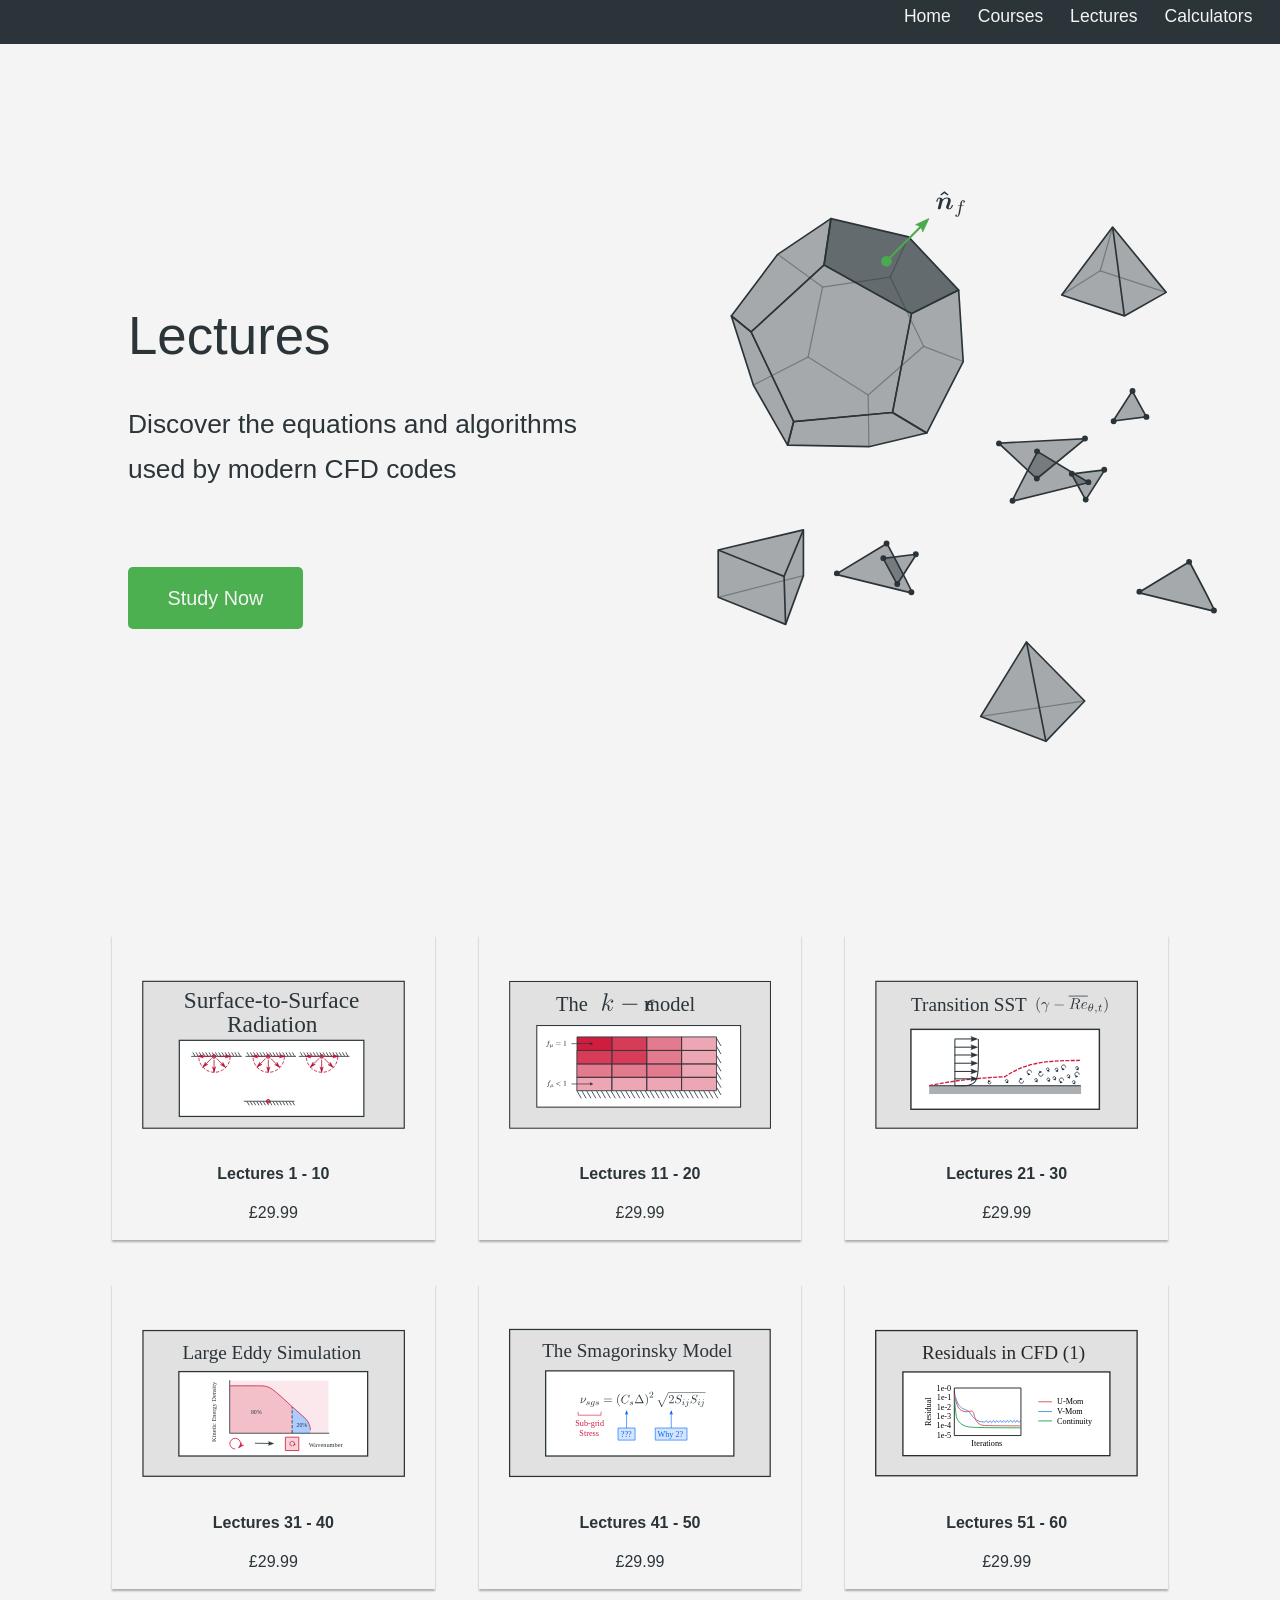
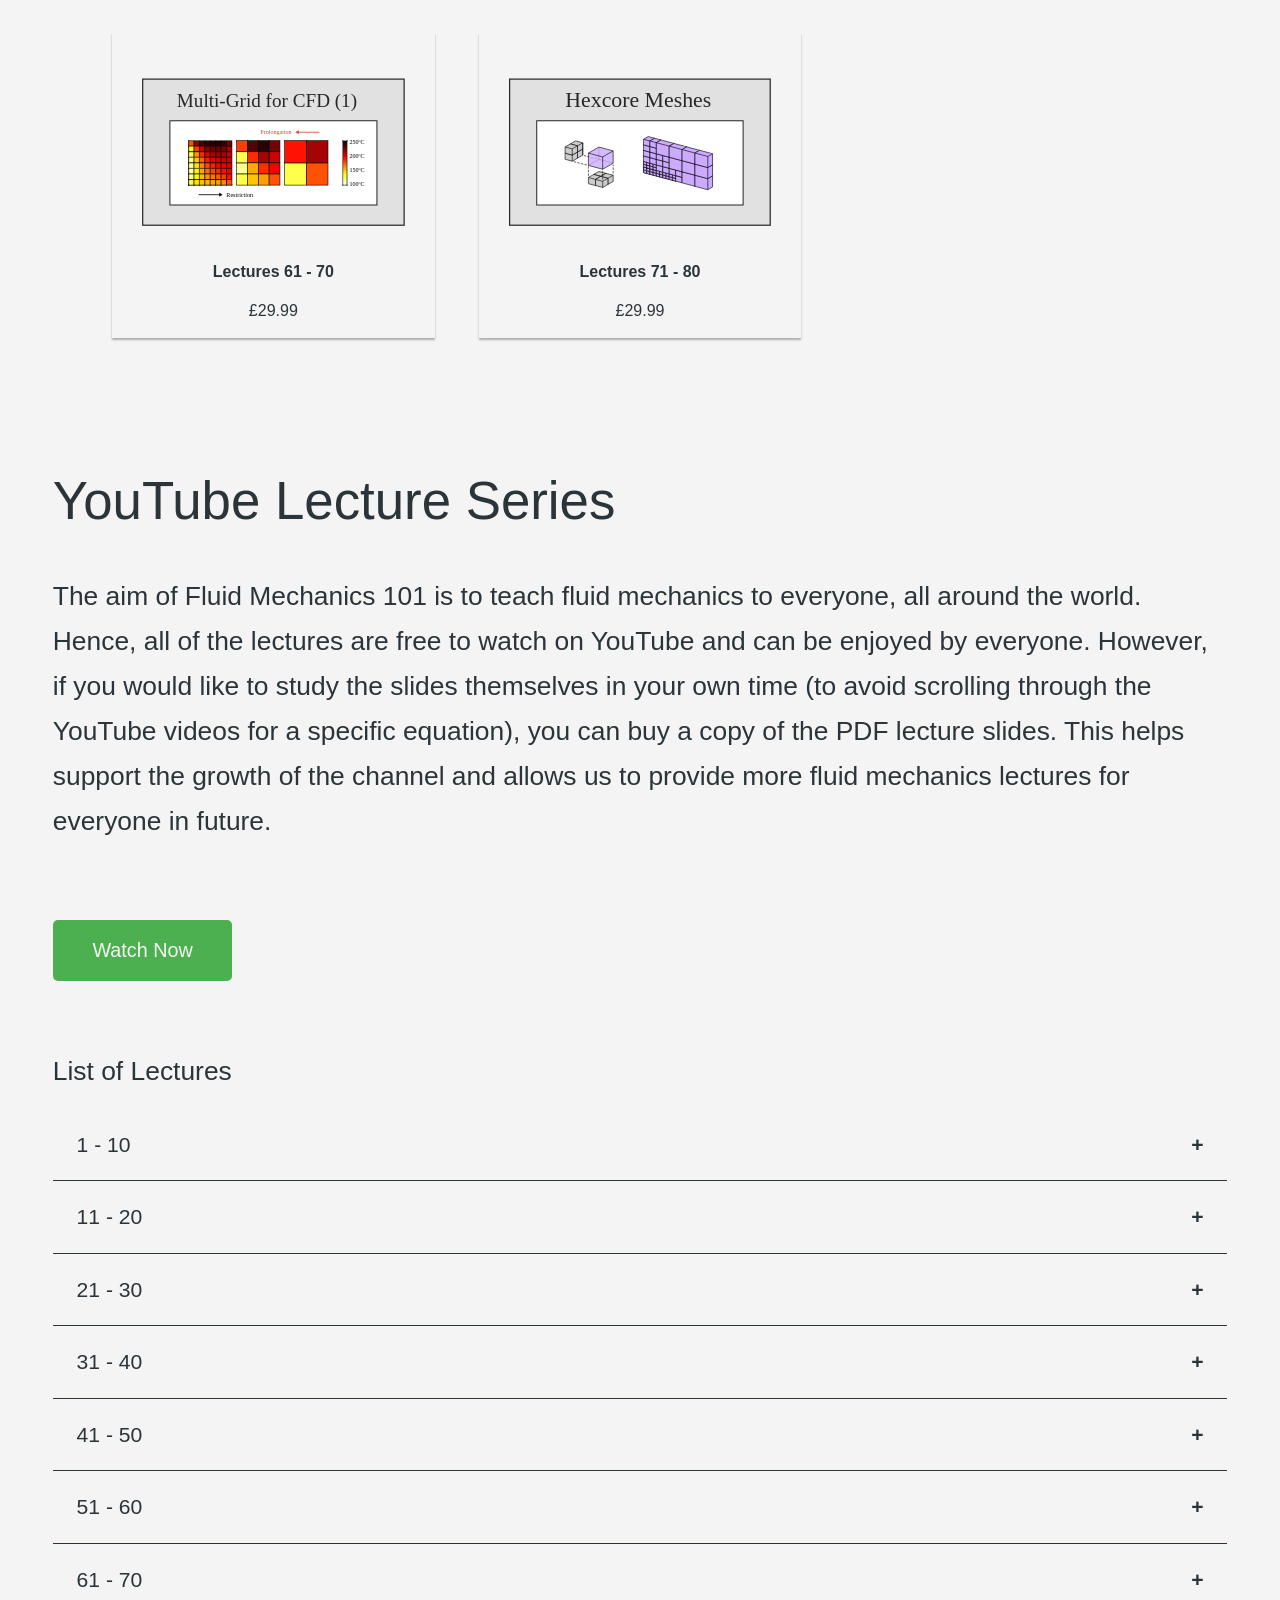
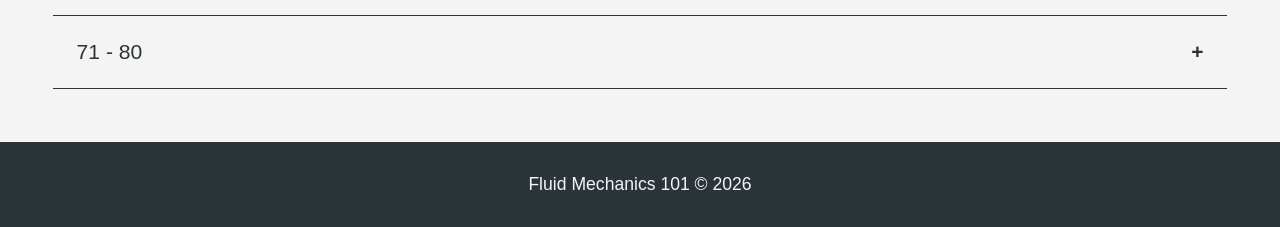
==== pages/lectures.html @ 8bf2029c "stripe: add missing v3 from link" ====
<!DOCTYPE html>
<html lang="en">
<head>
    <meta charset="utf-8">
    <meta name="viewport" content="width=device-width, initial-scale=1.0">
    <meta name="description" content="Learn Computational Fluid Dynamics (CFD). Discover key equations and references used by popular CFD codes">
    <meta name="keywords" content="Fluid Mechanics 101, CFD, OpenFOAM, ANSYS, ANSYS Fluent, SIMPLE Algorithm, Lectures, Calculators">
    <meta name="theme-color" content="#f4f4f4">
    <meta name="title" content="Courses and Lectures">
    <link rel="stylesheet" type="text/css" href="../css/style.css">
    <title>Fluid Mechanics 101</title>
</head>
<body>

    <!-- Nav Bar -->
    <nav class = "main-nav">
        <ul>
            <li><a href="../index.html">Home</a></li>
            <li><a href="shop.html">Courses</a></li>
            <li><a href="">Lectures</a></li>
            <li><a href="tools.html">Calculators</a></li>
        </ul>
    </nav>

    <!-- Background Image -->
    <header class="showcase">
        <div class="background background-lectures bg-light"></div>
        <div class="background-content dark-font">
            <h1 class="title">Lectures</h1>
            <p class = "text">
                Discover the equations and algorithms used by modern CFD codes
            </p>
            <button id = "scroll-down-button" class="button" onclick="scrollDown()">Study Now</button>
        </div>
    </header>

    <!-- Lecture Notes -->
    <section class="bg-light">
        <div class="card-container card-grid">
            <button
              class="card card-click"
              id="checkout-button-sku_EuoVcU9ddKzT4A"
              aria-label="Purchase Lecture Slides 1-10 for £29.99">
                <img src="../img/card-lecture-notes1.svg" alt="Avatar">
                <span class="text">
                    <h4>Lectures 1 - 10</h4>
                    <p class="centre">£29.99</p>
                </span>
            </button>
            <button
              class="card card-click"
              id="checkout-button-sku_FAqbWEUEMj247p"
              aria-label="Purchase Lecture Slides 11-20 for £29.99">
                <img src="../img/card-lecture-notes2.svg" alt="Avatar">
                <span class="text">
                    <h4>Lectures 11 - 20</h4>
                    <p class="centre">£29.99</p>
                </span>
            </button>
            <button
              class="card card-click"
              id="checkout-button-sku_GKAmr41zGfCwGY"
              aria-label="Purchase Lecture Slides 21-30 for £29.99">
                <img src="../img/card-lecture-notes3.svg" alt="Avatar">
                <span class="text">
                    <h4>Lectures 21 - 30</h4>
                    <p class="centre">£29.99</p>
                </span>
            </button>
            <button
              class="card card-click"
              id="checkout-button-sku_J35nfJokt7gA1D"
              aria-label="Purchase Lecture Slides 31-40 for £29.99">
                <img src="../img/card-lecture-notes4.svg" alt="Avatar">
                <span class="text">
                    <h4>Lectures 31 - 40</h4>
                    <p class="centre">£29.99</p>
                </span>
            </button>
            <button
              class="card card-click"
              id="checkout-button-sku_K0g8Uzh8WiLxLf"
              aria-label="Purchase Lecture Slides 41-50 for £29.99">
                <img src="../img/card-lecture-notes5.svg" alt="Avatar">
                <span class="text">
                    <h4>Lectures 41 - 50</h4>
                    <p class="centre">£29.99</p>
                </span>
            </button>
            <button
              class="card card-click"
              id="checkout-button-sku_MNrOePkIJSsdXr"
              aria-label="Purchase Lecture Slides 51-60 for £29.99">
                <img src="../img/card-lecture-notes6.svg" alt="Avatar">
                <span class="text">
                    <h4>Lectures 51 - 60</h4>
                    <p class="centre">£29.99</p>
                </span>
            </button>
            <button
              class="card card-click"
              id="checkout-button-sku_NTK38oQIwSDJmc"
              aria-label="Purchase Lecture Slides 61-70 for £29.99">
                <img src="../img/card-lecture-notes7.svg" alt="Avatar">
                <span class="text">
                    <h4>Lectures 61 - 70</h4>
                    <p class="centre">£29.99</p>
                </span>
            </button>
            <button
              class="card card-click"
              id="checkout-button-sku_PliKQyUcpXMuxY"
              aria-label="Purchase Lecture Slides 71-80 for £29.99">
                <img src="../img/card-lecture-notes8.svg" alt="Avatar">
                <span class="text">
                    <h4>Lectures 71 - 80</h4>
                    <p class="centre">£29.99</p>
                </span>
            </button>
        </div>
    </section>

    <!-- Text Below Cards -->
    <section class="bg-light">

        <div class="container-yt bg-light">
            <h2 class="title">YouTube Lecture Series</h2>
            <p class="text">
                The aim of Fluid Mechanics 101 is to teach fluid mechanics to everyone, all around the world. Hence, all of the lectures are free to watch on YouTube and can be enjoyed by everyone. However, if you would like to study the slides themselves in your own time (to avoid scrolling through the YouTube videos for a specific equation), you can buy a copy of the PDF lecture slides. This helps support the growth of the channel and allows us to provide more fluid mechanics lectures for everyone in future.
            </p>
            <a
              href="https://www.youtube.com/channel/UCcqQi9LT0ETkRoUu8eYaEkg"
              target="_blank"
              class="button">
              Watch Now</a>
        </div>
    </section>

    <!-- Accordion Menu -->
    <section class="bg-light">
        <div class="container-accordion">
            <div class="accordion-title">
                <h2 class="title">List of Lectures</h2>
            </div>

            <button class="accordion accordion-light">1 - 10</button>
            <div class="panel panel-light">
                <ol>
                    <li>What are Wall Functions and How do they work? </li>
                    <li>How to solve incompressible Navier-Stokes (SIMPLE Algorithm)</li>
                    <li>What are Thermal (Temperature) Wall Functions?</li>
                    <li>How do Aerofoils generate Lift?</li>
                    <li>How do Wind Turbine Rotors Really Work?</li>
                    <li>When should I use the Boussinesq Approximation in Bouyancy Driven (Natural Convection) Flows?</li>
                    <li>What form of the Energy Equation should I use for both Solids and Fluid Flow?</li>
                    <li>What is the difference between Upwind, Linear Upwind and Central Differencing?</li>
                    <li>When and Why do I need Operating Pressure, Temperature and Density?</li>
                    <li>How does the Surface-to-Surface (S2S) Radiation Model Work?</li>
                </ol>
            </div>

            <button class="accordion accordion-light">11 - 20</button>
            <div class="panel panel-light">
                <ol>
                    <li value="11">What wall functions do I need for epsilon? </li>
                    <li>What wall functions do I need for turbulent kinetic energy?</li>
                    <li>How are wall functions modified for roughness?</li>
                    <li>The k-&#969; SST turbulence model</li>
                    <li>The finite volume method in CFD</li>
                    <li>What is the difference between y<sup>+</sup> and y<sup>*</sup>?</li>
                    <li>How fine should my CFD mesh be?</li>
                    <li>Mesh Non-Orthogonality</li>
                    <li>Eulerian multi-phase modelling</li>
                    <li>The k-&#949; turbulence model</li>
                </ol>
            </div>

            <button class="accordion accordion-light">21 - 30</button>
            <div class="panel panel-light">
                <ol>
                    <li value="21">y+ for Laminar Flow</li>
                    <li>Non-Newtonian Flows in CFD</li>
                    <li>The Transition SST Model</li>
                    <li>Shell Conduction in CFD</li>
                    <li>Porous Zones in CFD</li>
                    <li>Green Gauss Cell and Node Based Gradients</li>
                    <li>Least Squares Gradient</li>
                    <li>Green-Gauss Node Based Gradient</li>
                    <li>The PISO Algorithm</li>
                    <li>Cell Volume Calculation</li>
                </ol>
            </div>

            <button class="accordion accordion-light">31 - 40</button>
            <div class="panel panel-light">
                <ol>
                    <li value="31">Non-Orthogonal Correctors 2: The Over-Relaxed Approach</li>
                    <li>The Spalart-Allmaras Turbulence Model</li>
                    <li>The Discrete Ordinates (DO) Radiation Model</li>
                    <li>Lagrangian Particle Tracking</li>
                    <li>Multiple Reference Frames (MRF)</li>
                    <li>Pressure Inlets in CFD</li>
                    <li>The k - &#969; Turbulence Model</li>
                    <li>The Courant Number</li>
                    <li>Large Eddy Simulation (1): Introduction</li>
                    <li>Enhanced Wall Functions in ANSYS Fluent</li>
                </ol>
            </div>

            <button class="accordion accordion-light">41 - 50</button>
            <div class="panel panel-light">
                <ol>
                    <li value="41">Large Eddy Simulation (2): Turbulent Kinetic Energy</li>
                    <li>Heat Transfer Coefficient in Fluent, OpenFOAM and CFX</li>
                    <li>Large Eddy Simulation (3): Sub-Grid Modelling</li>
                    <li>Eddy Viscosity Turbulence Models</li>
                    <li>The Smagorinsky Turbulence Model</li>
                    <li>The Smagorinsky Turbulence Model (Part 2)</li>
                    <li>Convection Boundary Condition</li>
                    <li>Inflation Layers / Prism Layers in CFD</li>
                    <li>Rhie & Chow Interpolation (Part 1)</li>
                    <li>Rhie & Chow Interpolation (Part 2): Staggered Grids</li>
                </ol>
            </div>

            <button class="accordion accordion-light">51 - 60</button>
            <div class="panel panel-light">
                <ol>
                    <li value="51">Rhie & Chow Interpolation (Part 3)</li>
                    <li>Residuals in CFD (Part 1)</li>
                    <li>Residuals in CFD (Part 2)</li>
                    <li>Residuals in CFD (Part 3)</li>
                    <li>Residuals in CFD (Part 4)</li>
                    <li>Relaxation in CFD (Part 1)</li>
                    <li>Relaxation in CFD (Part 2)</li>
                    <li>Relaxation in CFD (Part 3)</li>
                    <li>Pseudo-Transients for Steady State CFD (Part 1)</li>
                    <li>Pseudo-Transients for Steady State CFD (Part 2)</li>
                </ol>
            </div>

            <button class="accordion accordion-light">61 - 70</button>
            <div class="panel panel-light">
                <ol>
                    <li value="61">Pseudo-Transients for Steady State CFD (Part 3)</li>
                    <li>Aspect Ratio Warnings</li>
                    <li>Gauss-Seidel Algorithm</li>
                    <li>Turbulence Intensity</li>
                    <li>Multi-Grid for CFD (Part 1)</li>
                    <li>Multi-Grid for CFD (Part 2)</li>
                    <li>Conjugate Gradient for CFD (Part 1)</li>
                    <li>Conjugate Gradient for CFD (Part 2)</li>
                    <li>The Material Derivative</li>
                    <li>Pyramids, Wedges and Stair-Stepping</li>
                </ol>
            </div>

            <button class="accordion accordion-light">71 - 80</button>
            <div class="panel panel-light">
                <ol>
                    <li value="71">Hexcore Meshes</li>
                    <li>Pressure-based Coupled Solver (Part 1)</li>
                    <li>Pressure-based Coupled Solver (Part 2)</li>
                    <li>Numerical/Artifical Diffusion</li>
                    <li>Inflation Layers and Corners</li>
                    <li>H/A in OpenFOAM (Part 1)</li>
                    <li>H/A in OpenFOAM (Part 2)</li>
                    <li>Derivation of the Transport Equation for k (Part 1)</li>
                    <li>Derivation of the Transport Equation for k (Part 2)</li>
                    <li>simpleGrading for blockMesh</li>
                </ol>
            </div>
        </div>
    </section>

    <!-- Button to scroll to top -->
    <button
      onclick="scrollToTop()"
      id="scrollTopButton"
      title="Go to top">
      Top</button>

    <!-- footer -->
    <footer class="centre bg-dark">
        <p>Fluid Mechanics 101 &copy; 2026</p>
    </footer>

    <!-- Stripe API -->
    <div id="error-message"></div>
    <script src="https://js.stripe.com/v3"></script>

    <!-- Render Blocking scripts and style sheets -->
    <script src="../js/scrollButton.js" defer></script>
    <script src="../js/scrollTopButton.js" defer></script>
    <script src="../js/accordion.js" defer></script>
    <script src="../js/stripe.js" defer></script>

</body>
</html>
---- css/style.css ----
body{
    background-color: #2a3439;
    margin: 0;
    color: #fff;
    font-family: 'Segoe UI', Tahoma, Geneva, Verdana, sans-serif;
    font-size: 1.1em;
}

/* Nav bar */
.main-nav{
    background-color: #2a3439;
    position: fixed;
    width: 100%;
    height:2.5em;
    z-index:2;
}

.main-nav ul{
    float: right;
    margin: 0;
    padding: 0.3125em 0.3125em 0.3125em 0.3125em;
    list-style: none;
    height:3.125em;
}

.main-nav li{
    display: inline-block;
    vertical-align:middle;
    padding-right: 1.25em;
}

.main-nav li a{
    color: #f4f4f4;
    text-decoration: none;
}

.main-nav li a:hover{
    color: #4CAF50;
}

/* Title */
h1.title,
h2.title,
.accordion-title .title {
    font-weight: normal;
}

/* Background image */
.background{
    height: 100vh;
    width: 100%;
    background-position: center;
    background-repeat: no-repeat;
    background-size: cover;
}

.background-main{
    background-image: url("../img/background.svg");
}

.background-courses{
    background-image: url("../img/backgroundCourses.png");
}

.background-lectures{
    background-image: url("../img/backgroundLectures.svg");
}

.background-tools{
    background-image: url("../img/backgroundTools.svg");
}

.background-download-success{
    background-image: url("../img/backgroundDownload.svg");
}

.background-download-error{
    background-image: url("../img/backgroundError.svg");
}


.background-content{
    position: absolute;
    z-index: 1;
    top: 30%;
    left: 10%;
    text-align: left;
    width: 28.125em;
}

.background-content .title{
    font-size: 3em;
}

.background-content .text{
    font-size: 1.5em;
    line-height: 1.7;
    margin-top: 1.25em;
}

.background-content .button, .background-content .download-button{
    margin-top: 2.5em;
}

.tile .button{
    margin-top: 1.25em;
}

.button, .download-button{
    padding: 0.9735em 2em;
    text-align: center;
    text-decoration: none;
    display: inline-block;
    font-size: 1.125em;
    border-radius: 0.25em;
    background-color: #4CAF50;
    color: #f4f4f4;
    border: none;
}

.button:hover{
    color: #2a3439;
    background-color: #f4f4f4;
    cursor: pointer;
}

.download-button:hover{
    opacity: 0.5;
    cursor: pointer;
}

.red-button{
    padding: 0.9735em 2em;
    text-align: center;
    text-decoration: none;
    display: inline-block;
    font-size: 1.125em;
    border-radius: 0.25em;
    background-color:   #d01d3e;
    color: #f4f4f4;
    border: none;
}

.red-button:hover{
    color: #2a3439;
    background-color: #f4f4f4;
    cursor: pointer;
}

/* Content container */

.container{
    max-width: 60em;
    margin: auto;
    overflow: hidden;
    padding: 2rem 1rem;
}

.top-padding-extra{
    padding-top: 6em;
}

.top-padding-added{
    padding-top: 2em;
}

.container-slim{
    max-width: 43.75em;
    margin: auto;
    overflow: hidden;
    padding: 2rem 1rem;
}

.dotted-border-bottom{
    border-bottom: #f4f4f4 solid 0.125em;
}

.text-box{
    margin-left: 2rem;
    margin-right: 2rem;
}

.tile{
    margin-top: 1em;
}

.grid-3{
    display: grid;
    grid-template-columns: 1fr 1fr 1fr;
    grid-gap: 2.5em;
}

.grid-2{
    display: grid;
    grid-template-columns: 1fr 1fr;
    grid-gap: 0em;
}

.image-icon img{
  display: block;
  margin-left: auto;
  margin-right: auto;
  padding-top: 5em;
}

.profile-photo img{
  display: block;
  margin-left: auto;
  margin-right: auto;
  padding-top: 0.625em;
}

/* Footer */
footer p{
    margin:0;
}

footer{
    padding: 2.0rem;
}

/* Utility classes */
.centre{
    text-align: center;
    margin:auto;
}

.align-left{
    text-align: left;
}

.bg-light{
    background-color: #f4f4f4;
    color: #2a3439;
}

.bg-dark{
    background-color: #2a3439;
    color:#f4f4f4;
}

.bg-grey{
    background-color: #323232;
    color:#f4f4f4;
}

.large-font{
    font-size: 1.4em;
}

.dark-font{
    color: #2a3439;
}

/* Card grid */
button.card {
    background: transparent;
    border: none;
    font-family: inherit;
    font-size: 1rem;
    color: inherit;
    cursor: pointer;
    padding: 0;
    display: block;
    width: 100%;
}

.card-grid .card .text-block ul,
.card-grid .card .text ul{
    text-align: left;
    display: inline-block;
}

.card-container{
    max-width: 60em;
    margin: auto;
    overflow: hidden;
    padding-top: 2em;
    padding-left: 3em;
    padding-right: 3em;
    padding-bottom: 2em;
}

.card-grid {
  display: grid;
  grid-template-columns: 1fr 1fr 1fr;
  grid-gap: 2.5em;
  align-items: stretch;
}

.card-grid .card img {
  max-width: 100%;
}

.card-grid .card{
  box-shadow: 0em 0.125em 0.125em 0em  rgba(0,0,0,0.3);
}

.card-grid .card .text{
    padding: 0em 1.25em 0.625em 0em;
}

.card-grid .card .text h4{
    text-align: center;
}

.card-grid .card .text ul{
    margin-top: 0em;
}

.card-click:hover{
    cursor: pointer;
    box-shadow: 0 0.5em 1em 0 rgba(0,0,0,0.2);
}

.buy-button{
    text-align: center;
    margin-bottom: 1em;
}

#scroll-down-button{
    scroll-behavior: smooth;
}

/* Form styling */
.form-wrapper form{
    display: grid;
    grid-template-columns: 1fr 1fr;
    -webkit-column-gap:2em;
    -moz- column-gap:2em;
    column-gap:2em;
    padding-bottom: 1.5em;
}

.form-wrapper form label{
    display:block;
    padding-top: 0.3125em;
    padding-bottom: 0.3125em;
}

.form-wrapper form p{
    margin-top: 0;
    margin-bottom: 0;
}

.form-wrapper form .full{
    grid-column: 1 / 3;
    padding-top: 2em;
    padding-bottom:1em;
}

.form-wrapper form input{
    width:90%;
    height:1.875em;
}

.form-wrapper form input[type="text"]{
    font-size:1.1em;
}

.form-wrapper select{
    font-size:1.1em;
    width:90%;
    height:1.875em;
    -webkit-appearance: none;  /* for webkit (safari, chrome) compatibility */
    -moz-appearance: none; /* for firefox compatibility */
    appearance: none;
}

.form-wrapper select option{
    font-size:1.1em;
}

.form-wrapper form p .button{
    width: 100%;
}

.form-header{
    padding-bottom: 2em;
}

/* Accordion Class*/
.container-accordion{
    max-width: 67.5em;
    margin: auto;
    overflow: hidden;
    padding-top: 0em;
    padding-left: 3em;
    padding-right: 3em;
    padding-bottom: 3em;
}

.accordion-title p{
    font-size: 2em;
}

.accordion {
    cursor: pointer;
    padding: 1.125em;
    width: 100%;
    border: none;
    text-align: left;
    outline: none;
    font-size: 1.2em;
    font-family: 'Segoe UI', Tahoma, Geneva, Verdana, sans-serif;
    transition: 0.4s;
}

.accordion-light{
    background-color: #f4f4f4;
    color: #2a3439;
}

.accordion-dark{
    background-color: #2a3439;
    color:#f4f4f4;
}

.bg-light .active, .accordion-light:hover {
  background-color: #ccc;
}

.bg-dark .active, .accordion-dark:hover {
  background-color: #192023ff;
}

.accordion-light:after {
  content: '\002B';
  color: #2a3439;
  font-weight: bold;
  float: right;
  margin-left: 0.3125em;
}

.accordion-dark:after {
  content: '\002B';
  color: #f4f4f4;
  font-weight: bold;
  float: right;
  margin-left: 0.3125em;
}

.active:after {
  content: "\2212";
}

.panel {
    padding: 0 1.125em;
    max-height: 0;
    overflow: hidden;
    transition: max-height 0.2s ease-out;
}

.panel-light{
    background-color: white;
    border-bottom-style: solid;
    border-bottom-width: 1px;
    border-bottom-color: #2a3439;
}

.panel-dark{
    background-color: #3c4a51ff;
    border-bottom-style: solid;
    border-bottom-width: 1px;
    border-bottom-color: white;
}

/* Half Page Image */
.container-half-image {
  position: relative;
}

.half-image {
    width: 100%;
}

.container-half-image .title{
    font-size: 3em;
}

.container-half-image .text{
    font-size: 1.5em;
    line-height: 1.7;
    margin-top: 1.25em;
}

.half-image-right .button, .half-image-right .red-button{
    margin-top: 2.5em;
    margin-bottom: 2.5em;
}

.vertical-mid-align{
      display: flex;
      justify-content: center;
      align-items: center;
}

.half-image-right {
    z-index: 0;
    top: 30%;
    right: 15%;
    text-align: left;
    margin-left: 1em;
}

/* Text below half page */
.container-yt{
    max-width: 67.5em;
    margin: auto;
    overflow: hidden;
    padding-top: 3em;
    padding-left: 3em;
    padding-right: 3em;
    padding-bottom: 3em;
}

.padding-top-bottom{
    padding-top: 6em;
    padding-bottom: 6em;
}

.container-yt .title{
    font-size: 3em;
}

.container-yt .text{
    font-size: 1.5em;
    line-height: 1.7;
    margin-top: 1.25em;
}

.container-yt  .button{
    margin-top: 2.5em;
}

/* Pexels Container */
.pexels-container{
    position: relative;
}

.pexels-block{
    position: absolute;
    background-color: transparent;
    color: white;
    top: 40%;
    left: 50%;
    transform: translate(-50%, -50%);
}

.pexels-image img{
    width: 100%;
}

.pexels-block .title{
    font-size: 3em;
}

.pexels-block .text{
    font-size: 1.5em;
    line-height: 1.7;
    margin-top: 1.25em;
}

.pexels-block .button{
    margin-top: 2.5em;
    margin-bottom: 2.5em;
}

/* Scroll to the top button */
#scrollTopButton {
    display: none;
    position: fixed;
    bottom: 1.5em;
    right: 1.5em;
    z-index: 99;
    border: 0.125em solid white;
    outline: none;
    background-color: #2a3439;
    color: white;
    cursor: pointer;
    padding: 0.75em 1em 0.75em 1em;
    border-radius: 0.25em;
    font-size: 1em;
    scroll-behavior: smooth;
}

#scrollTopButton:hover {
    background-color: #e2e2e2e2;
    color: #2a3439;
    border: 0.125em solid #2a3439;
}

/* Media Quries */
@media(max-width: 560px){

    .background{
        background-image: url("../img/backgroundBlank.svg");
    }

    .background-content{
        width: 80%;
        text-align: center;
    }

    .background-content .title, .container-half-image .title, .container-yt .title{
        font-size: 2em;
        text-align: center;
    }

    .background-content .text, .container-half-image .text, .container-yt .text{
        font-size: 1.1em;
        text-align: center;
    }

    .accordion-title p{
        font-size: 1.5em;
    }

    .pexels-container .title{
        font-size: 1.5em;
        text-align: center;
    }

    .pexels-container .text{
        font-size: 1em;
        text-align: center;
    }

    .background-content .button{
        font-size: 1.1em;
    }

    .grid-3, .grid-2, .card-grid{
        grid-template-columns: 1fr;
    }

    .tile{
        border: #f4f4f4 solid 0.125em;
        padding: 2.0rem 5.0rem;
    }

    .half-image-right, .container-yt, .pexels-block{
        text-align: center;
    }

    .pexels-block{
        top: 55%;
    }

    .pexels-block .text{
        display: none;
    }

}

@media(min-width:560px) and (max-width:720px){

    .background{
        background-image: url("../img/backgroundBlank.svg");
    }

    .grid3, .card-grid{
        grid-template-columns: 1fr 1fr;
    }

    .container-half-image, .container-yt{
        grid-template-columns: 1fr;
    }

    .container-half-image .title, .container-yt .title, .pexels-container .title{
        font-size: 2em;
    }

    .accordion-title p{
        font-size: 1.7em;
    }

    .container-half-image .text, .container-yt .text, .pexels-container .text{
        font-size: 1.1em;
    }

    .pexels-block{
        top: 50%;
    }

}

@media(min-width:720px) and (max-width:960px){


    .container-half-image .title, .container-yt .title, .pexels-container .title{
        font-size: 2.25em;
    }

    .accordion-title p{
        font-size: 1.8em;
    }

    .container-half-image .text,  .container-yt .text, .pexels-container .text{
        font-size: 1.1em;
    }

    .pexels-block{
        top: 55%;
    }

}
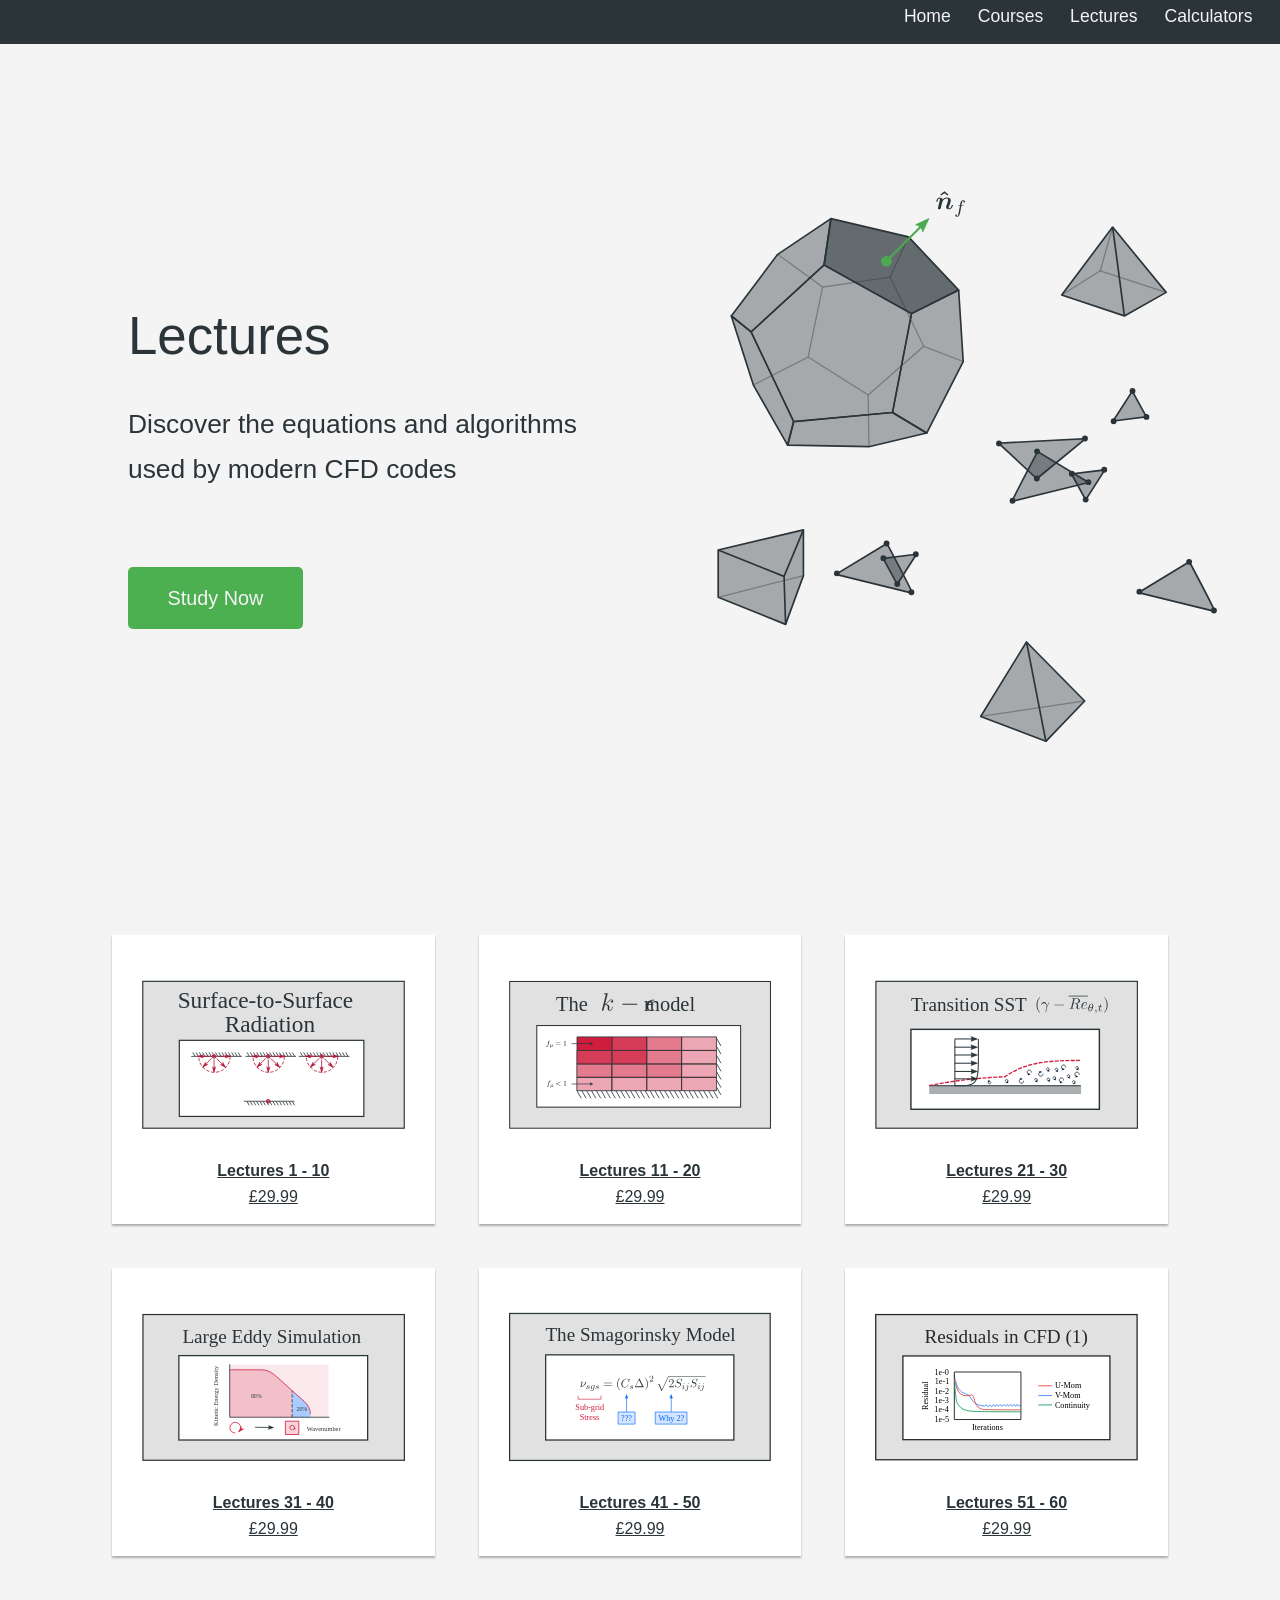
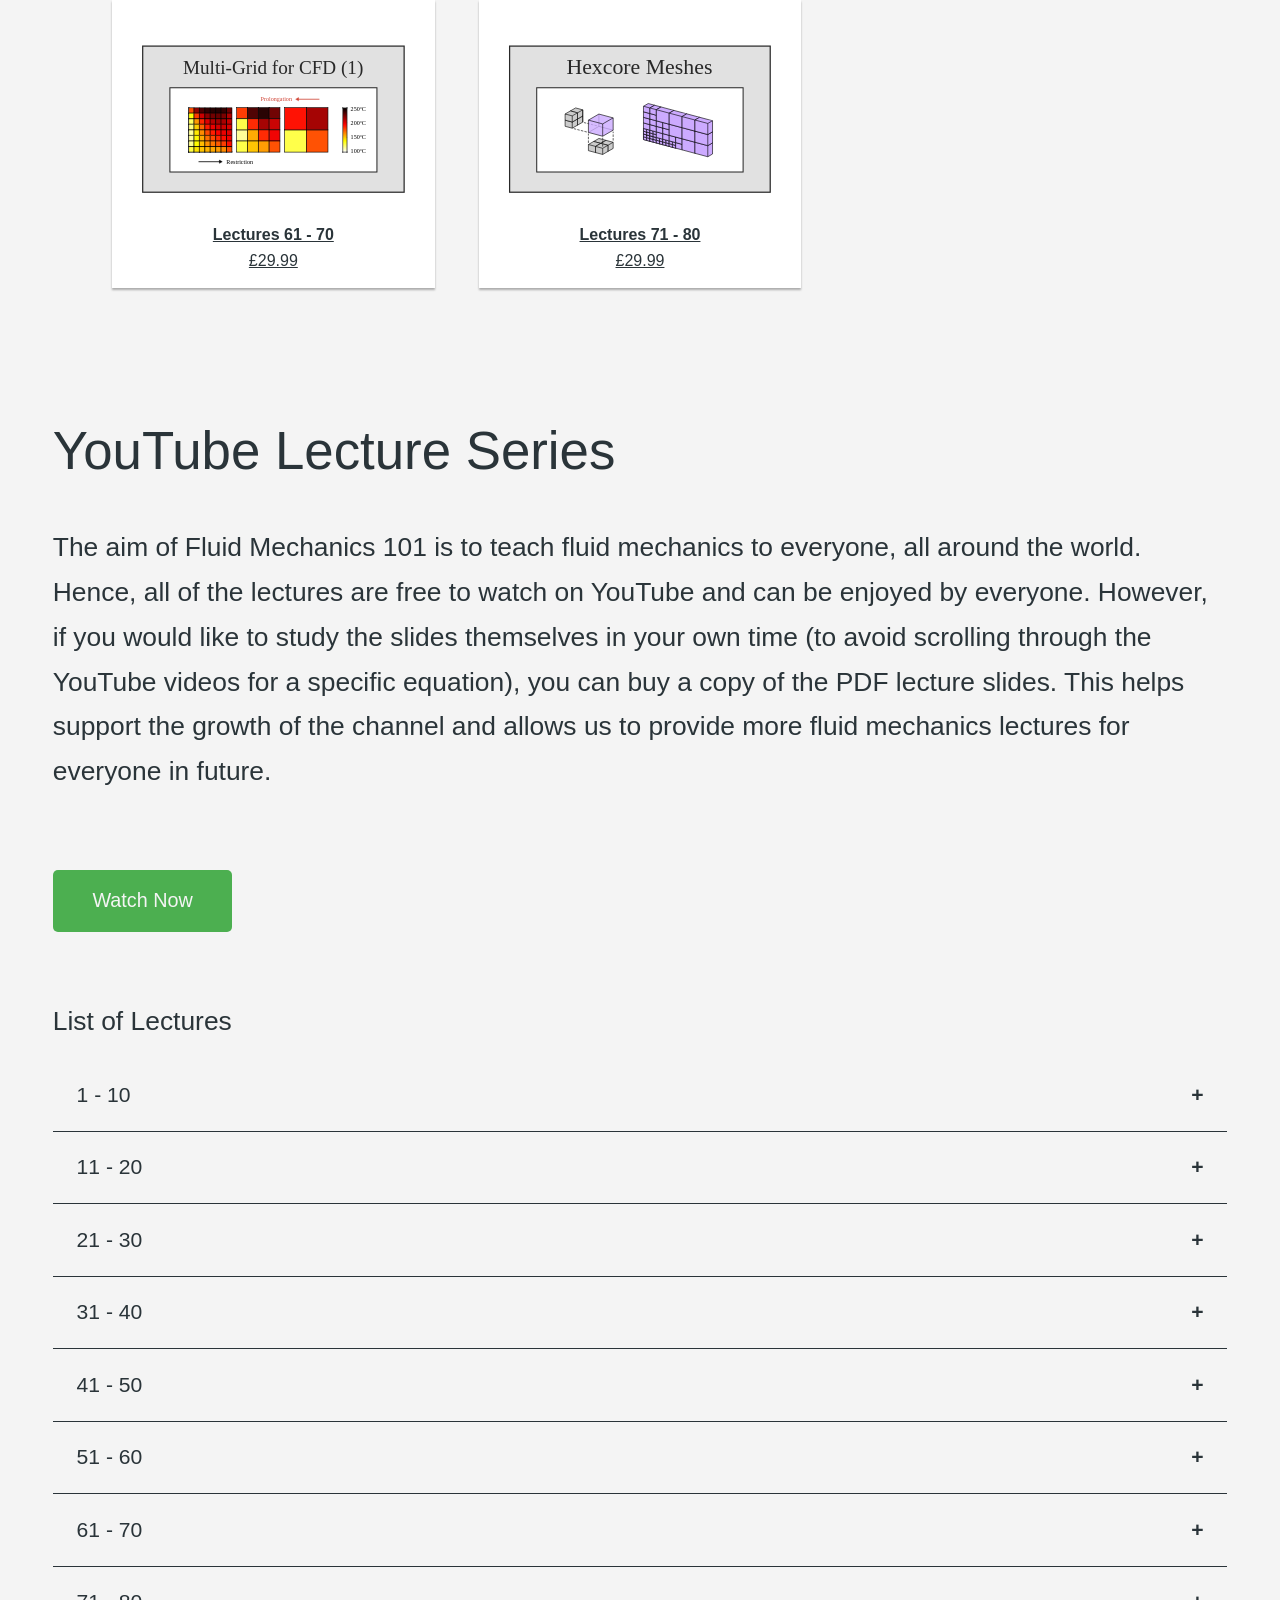
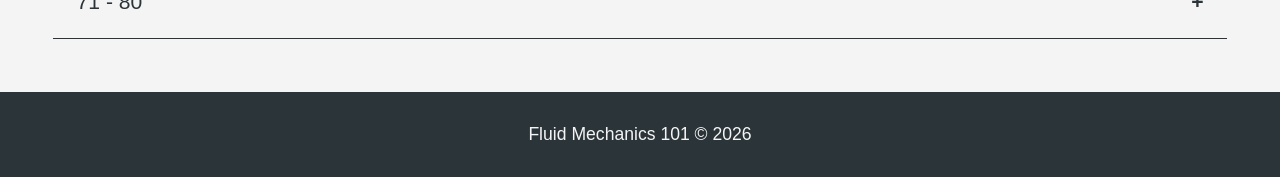
==== commit 34886ca1: "lectures, shop: replace stripe with payment links" ====
--- a/pages/lectures.html
+++ b/pages/lectures.html
@@ -37,86 +37,86 @@
     <!-- Lecture Notes -->
     <section class="bg-light">
         <div class="card-container card-grid">
-            <button
-              class="card card-click"
-              id="checkout-button-sku_EuoVcU9ddKzT4A"
-              aria-label="Purchase Lecture Slides 1-10 for £29.99">
+            <a
+              href="https://buy.stripe.com/aFa28rctkavg70D3M8cQU04"
+              target="_blank"
+              class="card card-click">
                 <img src="../img/card-lecture-notes1.svg" alt="Avatar">
                 <span class="text">
                     <h4>Lectures 1 - 10</h4>
                     <p class="centre">£29.99</p>
                 </span>
-            </button>
-            <button
-              class="card card-click"
-              id="checkout-button-sku_FAqbWEUEMj247p"
-              aria-label="Purchase Lecture Slides 11-20 for £29.99">
+            </a>
+            <a
+              href="https://buy.stripe.com/dRm00j9h8bzk98LeqMcQU05"
+              target="_blank"
+              class="card card-click">
                 <img src="../img/card-lecture-notes2.svg" alt="Avatar">
                 <span class="text">
                     <h4>Lectures 11 - 20</h4>
                     <p class="centre">£29.99</p>
                 </span>
-            </button>
-            <button
-              class="card card-click"
-              id="checkout-button-sku_GKAmr41zGfCwGY"
-              aria-label="Purchase Lecture Slides 21-30 for £29.99">
+            </a>
+            <a
+              href="https://buy.stripe.com/6oUbJ1eBsdHsgBdfuQcQU06"
+              target="_blank"
+              class="card card-click">
                 <img src="../img/card-lecture-notes3.svg" alt="Avatar">
                 <span class="text">
                     <h4>Lectures 21 - 30</h4>
                     <p class="centre">£29.99</p>
                 </span>
-            </button>
-            <button
-              class="card card-click"
-              id="checkout-button-sku_J35nfJokt7gA1D"
-              aria-label="Purchase Lecture Slides 31-40 for £29.99">
+            </a>
+            <a
+              href="https://buy.stripe.com/3cIdR99h8cDogBd3M8cQU07"
+              target="_blank"
+              class="card card-click">
                 <img src="../img/card-lecture-notes4.svg" alt="Avatar">
                 <span class="text">
                     <h4>Lectures 31 - 40</h4>
                     <p class="centre">£29.99</p>
                 </span>
-            </button>
-            <button
-              class="card card-click"
-              id="checkout-button-sku_K0g8Uzh8WiLxLf"
-              aria-label="Purchase Lecture Slides 41-50 for £29.99">
+            </a>
+            <a
+              href="https://buy.stripe.com/9B6aEX2SK8n84SvaawcQU08"
+              target="_blank"
+              class="card card-click">
                 <img src="../img/card-lecture-notes5.svg" alt="Avatar">
                 <span class="text">
                     <h4>Lectures 41 - 50</h4>
                     <p class="centre">£29.99</p>
                 </span>
-            </button>
-            <button
-              class="card card-click"
-              id="checkout-button-sku_MNrOePkIJSsdXr"
-              aria-label="Purchase Lecture Slides 51-60 for £29.99">
+            </a>
+            <a
+              href="https://buy.stripe.com/4gMfZh50S7j4ckX5UgcQU09"
+              target="_blank"
+              class="card card-click">
                 <img src="../img/card-lecture-notes6.svg" alt="Avatar">
                 <span class="text">
                     <h4>Lectures 51 - 60</h4>
                     <p class="centre">£29.99</p>
                 </span>
-            </button>
-            <button
-              class="card card-click"
-              id="checkout-button-sku_NTK38oQIwSDJmc"
-              aria-label="Purchase Lecture Slides 61-70 for £29.99">
+            </a>
+            <a
+              href="https://buy.stripe.com/3cI28r9h832O2KnfuQcQU0a"
+              target="_blank"
+              class="card card-click">
                 <img src="../img/card-lecture-notes7.svg" alt="Avatar">
                 <span class="text">
                     <h4>Lectures 61 - 70</h4>
                     <p class="centre">£29.99</p>
                 </span>
-            </button>
-            <button
-              class="card card-click"
-              id="checkout-button-sku_PliKQyUcpXMuxY"
-              aria-label="Purchase Lecture Slides 71-80 for £29.99">
+            </a>
+            <a
+              href="https://buy.stripe.com/4gM00jctk1YK4SvdmIcQU0b"
+              target="_blank"
+              class="card card-click">
                 <img src="../img/card-lecture-notes8.svg" alt="Avatar">
                 <span class="text">
                     <h4>Lectures 71 - 80</h4>
                     <p class="centre">£29.99</p>
                 </span>
-            </button>
+            </a>
         </div>
     </section>
 
--- a/css/style.css
+++ b/css/style.css
@@ -116,6 +116,7 @@
     background-color: #4CAF50;
     color: #f4f4f4;
     border: none;
+    font-family: inherit;
 }
 
 .button:hover{
@@ -253,7 +254,7 @@
 }
 
 /* Card grid */
-button.card {
+a.card {
     background: transparent;
     border: none;
     font-family: inherit;
@@ -265,12 +266,6 @@
     width: 100%;
 }
 
-.card-grid .card .text-block ul,
-.card-grid .card .text ul{
-    text-align: left;
-    display: inline-block;
-}
-
 .card-container{
     max-width: 60em;
     margin: auto;
@@ -294,18 +289,27 @@
 
 .card-grid .card{
   box-shadow: 0em 0.125em 0.125em 0em  rgba(0,0,0,0.3);
-}
-
-.card-grid .card .text{
-    padding: 0em 1.25em 0.625em 0em;
-}
-
-.card-grid .card .text h4{
+  background-color: #fff;
+}
+
+.card-grid .card .text,
+.card-grid .card .text-block {
+    padding: 1.25em;
     text-align: center;
 }
 
+.card-grid .card .text h4,
+.card-grid .card .text-block h4 {
+    text-align: center;
+    margin-top: 0;
+    margin-bottom: 0.5em;
+}
+
+.card-grid .card .text-block ul,
 .card-grid .card .text ul{
-    margin-top: 0em;
+    text-align: left;
+    display: inline-block;
+    padding-left: 1.25em;
 }
 
 .card-click:hover{
@@ -326,9 +330,9 @@
 .form-wrapper form{
     display: grid;
     grid-template-columns: 1fr 1fr;
-    -webkit-column-gap:2em;
-    -moz- column-gap:2em;
-    column-gap:2em;
+    -webkit-column-gap: 2em;
+    -moz-column-gap: 2em;
+    column-gap: 2em;
     padding-bottom: 1.5em;
 }
 
@@ -484,7 +488,8 @@
     margin-top: 1.25em;
 }
 
-.half-image-right .button, .half-image-right .red-button{
+.half-image-right .button,
+.half-image-right .red-button{
     margin-top: 2.5em;
     margin-bottom: 2.5em;
 }
@@ -545,6 +550,7 @@
     top: 40%;
     left: 50%;
     transform: translate(-50%, -50%);
+    width: 80%;
 }
 
 .pexels-image img{
@@ -585,7 +591,7 @@
 }
 
 #scrollTopButton:hover {
-    background-color: #e2e2e2e2;
+    background-color: #e2e2e2;
     color: #2a3439;
     border: 0.125em solid #2a3439;
 }
@@ -593,21 +599,25 @@
 /* Media Quries */
 @media(max-width: 560px){
 
-    .background{
+    .background {
         background-image: url("../img/backgroundBlank.svg");
     }
 
-    .background-content{
+    .background-content {
         width: 80%;
         text-align: center;
     }
 
-    .background-content .title, .container-half-image .title, .container-yt .title{
+    .background-content .title,
+    .container-half-image .title,
+    .container-yt .title {
         font-size: 2em;
         text-align: center;
     }
 
-    .background-content .text, .container-half-image .text, .container-yt .text{
+    .background-content .text,
+    .container-half-image .text,
+    .container-yt .text {
         font-size: 1.1em;
         text-align: center;
     }
@@ -639,7 +649,9 @@
         padding: 2.0rem 5.0rem;
     }
 
-    .half-image-right, .container-yt, .pexels-block{
+    .half-image-right,
+    .container-yt,
+    .pexels-block {
         text-align: center;
     }
 
@@ -659,15 +671,18 @@
         background-image: url("../img/backgroundBlank.svg");
     }
 
-    .grid3, .card-grid{
+    .grid-3, .card-grid{
         grid-template-columns: 1fr 1fr;
     }
 
-    .container-half-image, .container-yt{
+    .container-half-image,
+    .container-yt {
         grid-template-columns: 1fr;
     }
 
-    .container-half-image .title, .container-yt .title, .pexels-container .title{
+    .container-half-image.title,
+    .container-yt .title,
+    .pexels-container .title {
         font-size: 2em;
     }
 
@@ -675,7 +690,9 @@
         font-size: 1.7em;
     }
 
-    .container-half-image .text, .container-yt .text, .pexels-container .text{
+    .container-half-image .text,
+    .container-yt .text,
+    .pexels-container .text {
         font-size: 1.1em;
     }
 
@@ -687,8 +704,9 @@
 
 @media(min-width:720px) and (max-width:960px){
 
-
-    .container-half-image .title, .container-yt .title, .pexels-container .title{
+    .container-half-image .title,
+    .container-yt .title,
+    .pexels-container .title {
         font-size: 2.25em;
     }
 
@@ -696,12 +714,13 @@
         font-size: 1.8em;
     }
 
-    .container-half-image .text,  .container-yt .text, .pexels-container .text{
+    .container-half-image .text,
+    .container-yt .text,
+    .pexels-container .text {
         font-size: 1.1em;
     }
 
     .pexels-block{
         top: 55%;
     }
-
-}
+}
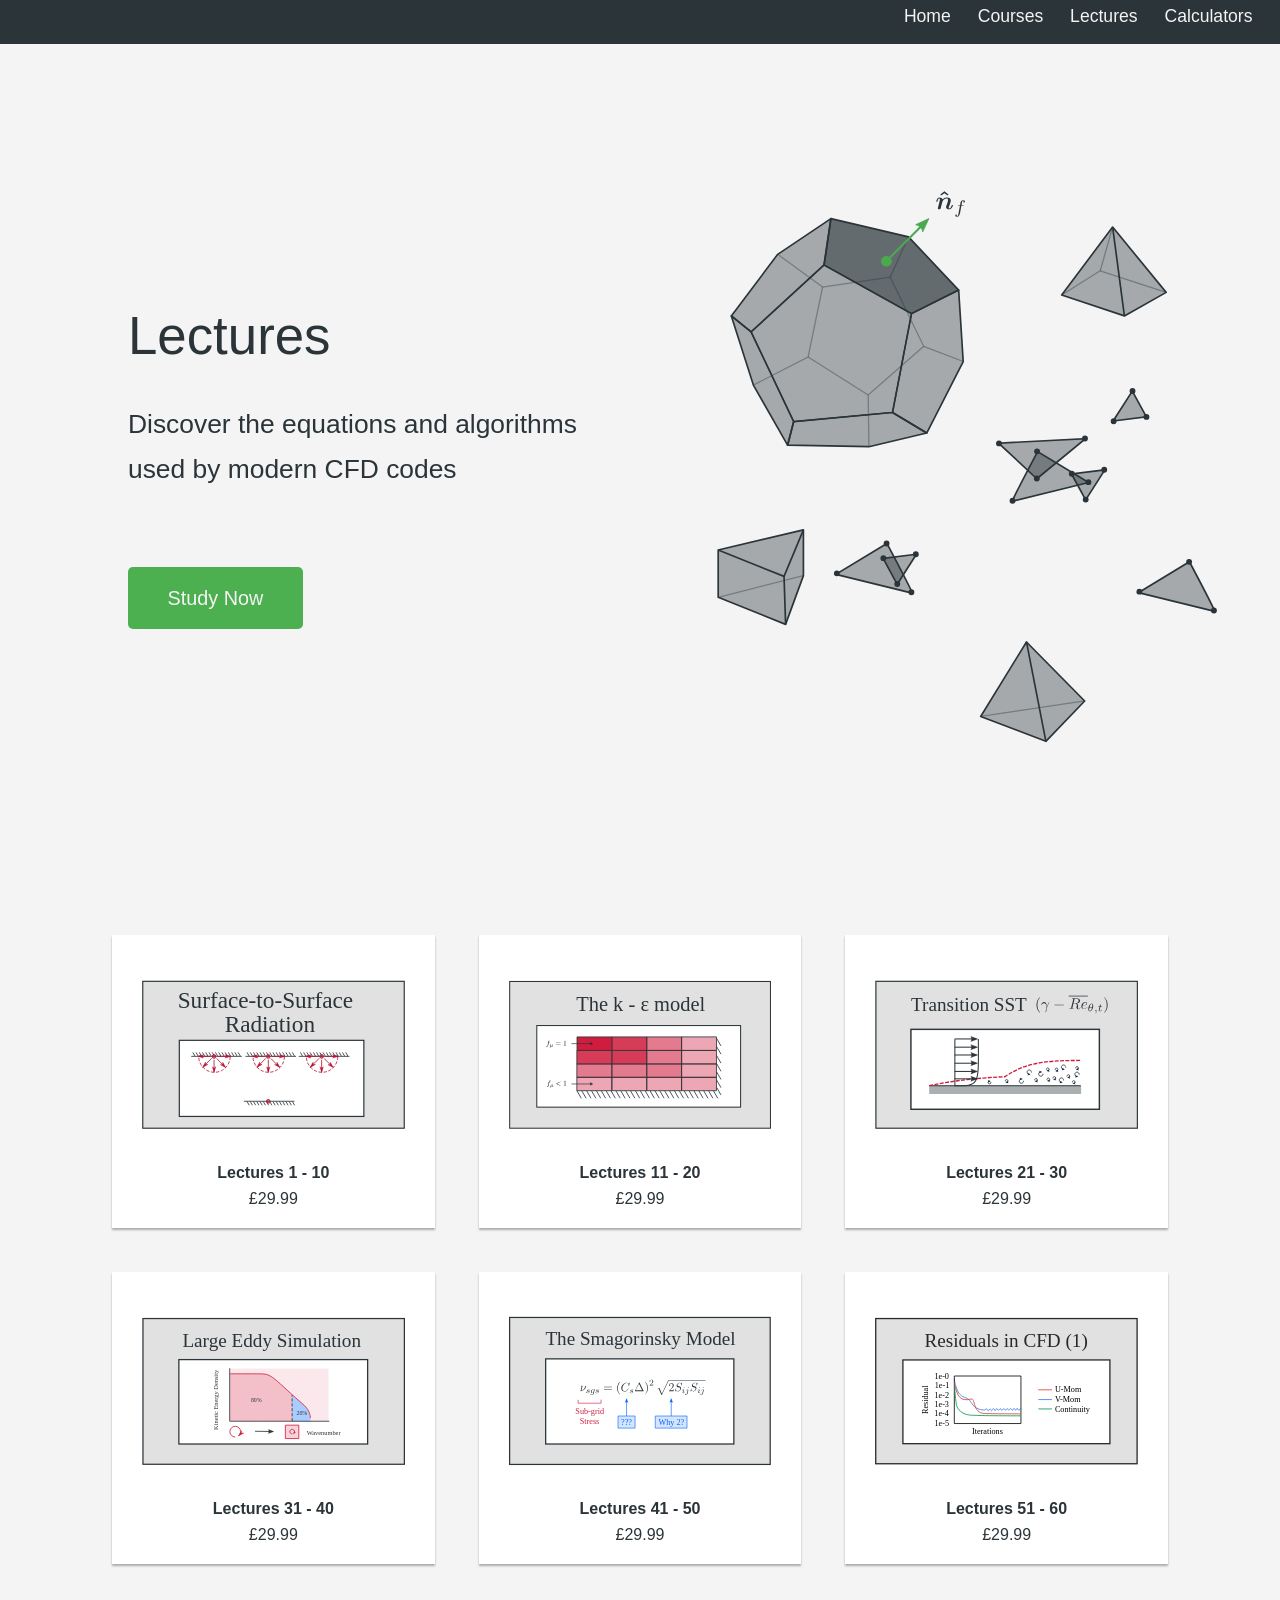
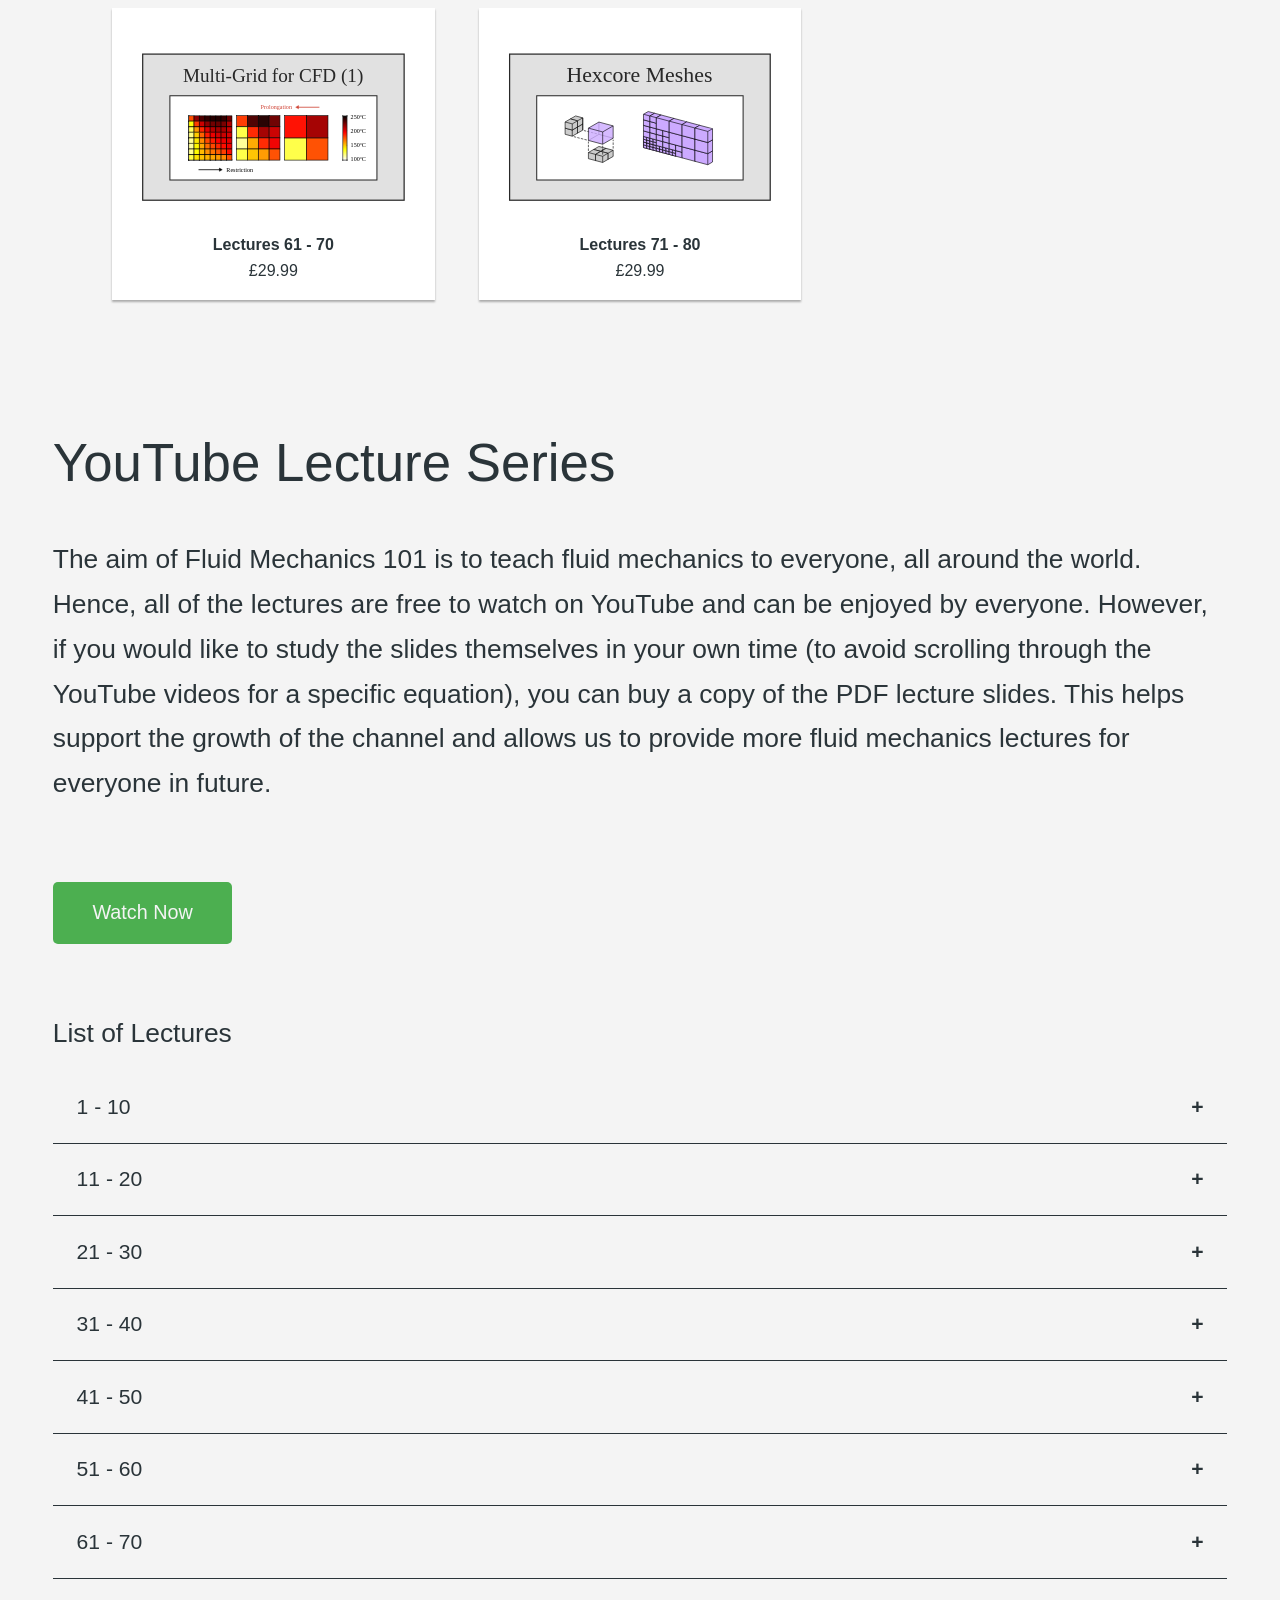
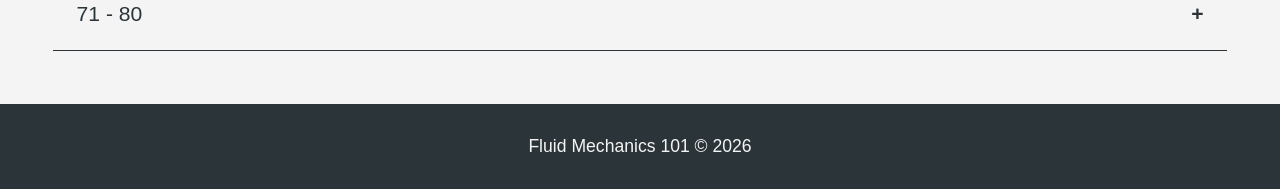
==== commit ef825071: "include.js: inject header and footer" ====
--- a/pages/lectures.html
+++ b/pages/lectures.html
@@ -13,14 +13,7 @@
 <body>
 
     <!-- Nav Bar -->
-    <nav class = "main-nav">
-        <ul>
-            <li><a href="../index.html">Home</a></li>
-            <li><a href="shop.html">Courses</a></li>
-            <li><a href="">Lectures</a></li>
-            <li><a href="tools.html">Calculators</a></li>
-        </ul>
-    </nav>
+    <div id="global-nav"></div>
 
     <!-- Background Image -->
     <header class="showcase">
@@ -280,20 +273,14 @@
       title="Go to top">
       Top</button>
 
-    <!-- footer -->
-    <footer class="centre bg-dark">
-        <p>Fluid Mechanics 101 &copy; 2026</p>
-    </footer>
-
-    <!-- Stripe API -->
-    <div id="error-message"></div>
-    <script src="https://js.stripe.com/v3"></script>
+    <!-- Footer -->
+    <div id="global-footer"></div>
 
     <!-- Render Blocking scripts and style sheets -->
     <script src="../js/scrollButton.js" defer></script>
     <script src="../js/scrollTopButton.js" defer></script>
     <script src="../js/accordion.js" defer></script>
-    <script src="../js/stripe.js" defer></script>
+    <script src="../js/include.js" defer></script>
 
 </body>
 </html>
--- a/css/style.css
+++ b/css/style.css
@@ -69,15 +69,6 @@
 .background-tools{
     background-image: url("../img/backgroundTools.svg");
 }
-
-.background-download-success{
-    background-image: url("../img/backgroundDownload.svg");
-}
-
-.background-download-error{
-    background-image: url("../img/backgroundError.svg");
-}
-
 
 .background-content{
     position: absolute;
@@ -263,7 +254,13 @@
     cursor: pointer;
     padding: 0;
     display: block;
-    width: 100%;
+    width: 100%
+    text-decoration: none;
+}
+
+a.card,
+a.card * {
+    text-decoration: none;
 }
 
 .card-container{
@@ -296,6 +293,7 @@
 .card-grid .card .text-block {
     padding: 1.25em;
     text-align: center;
+    display: block;
 }
 
 .card-grid .card .text h4,
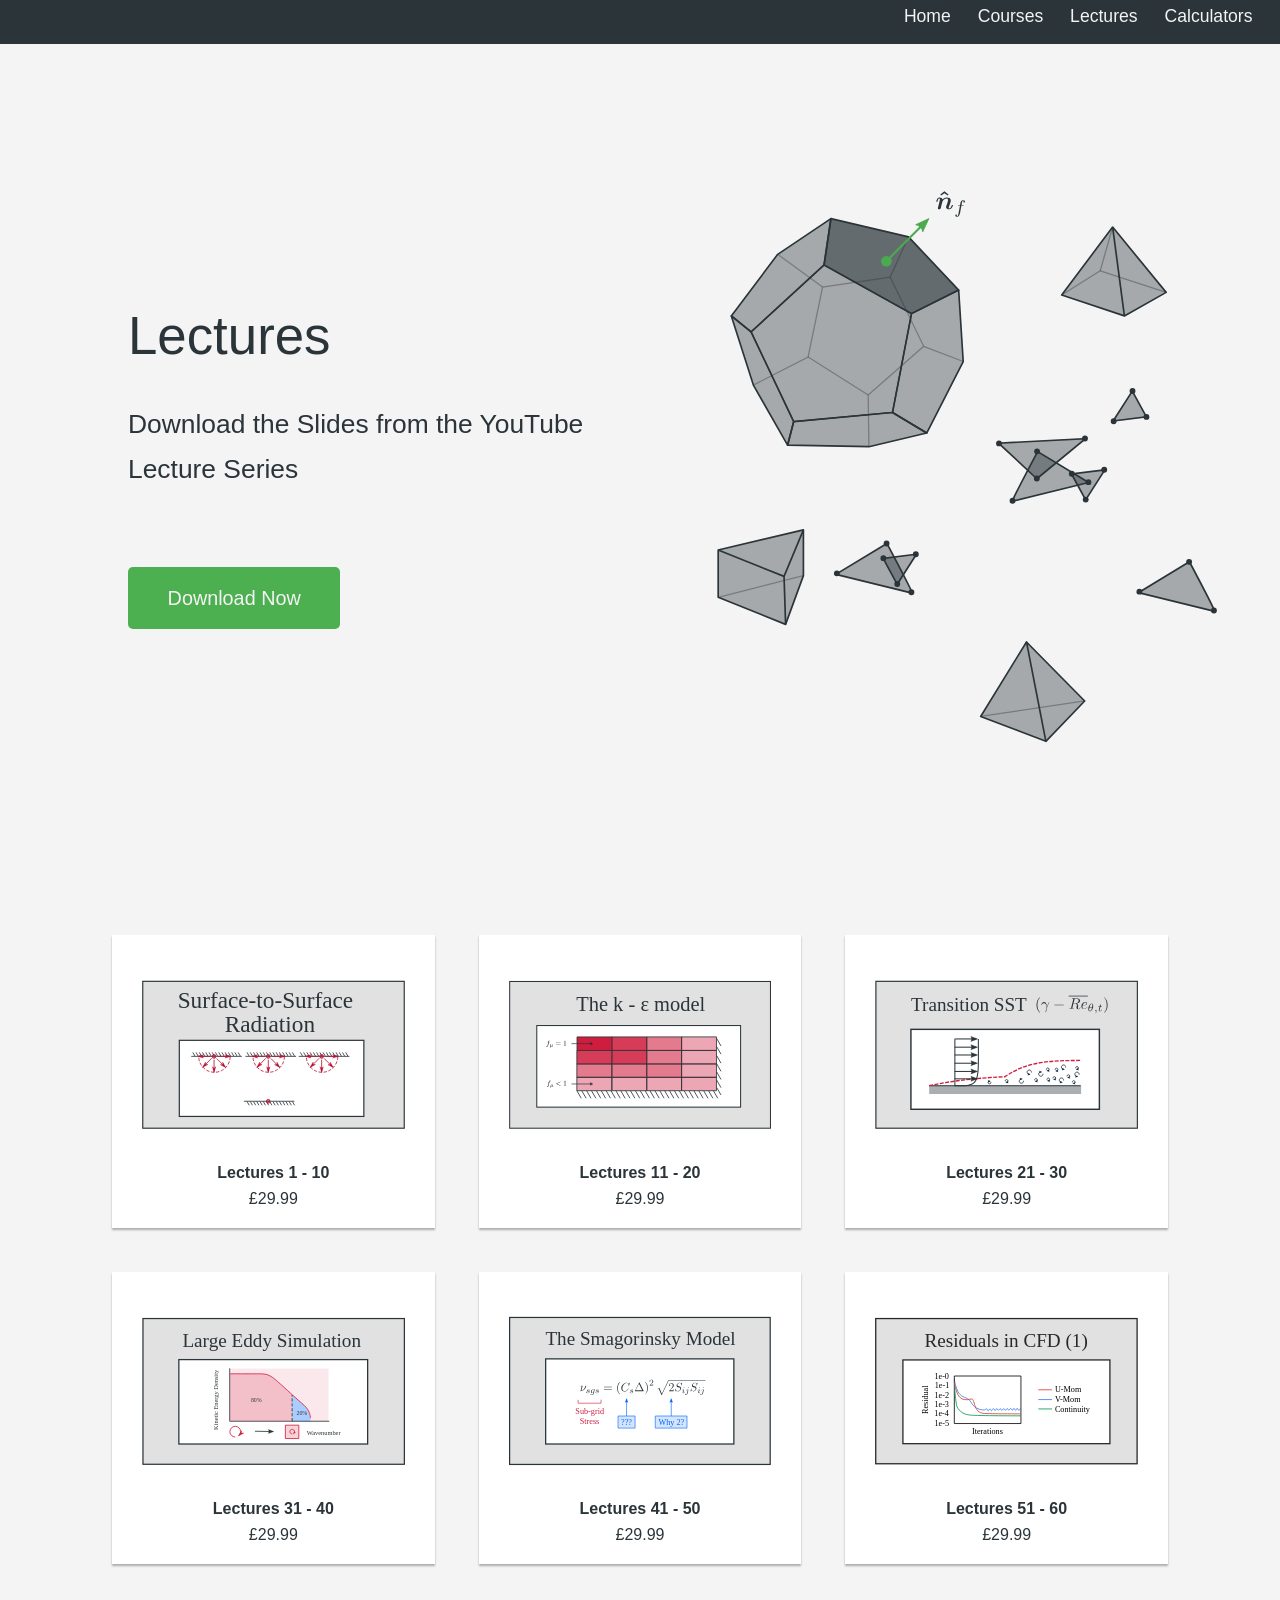
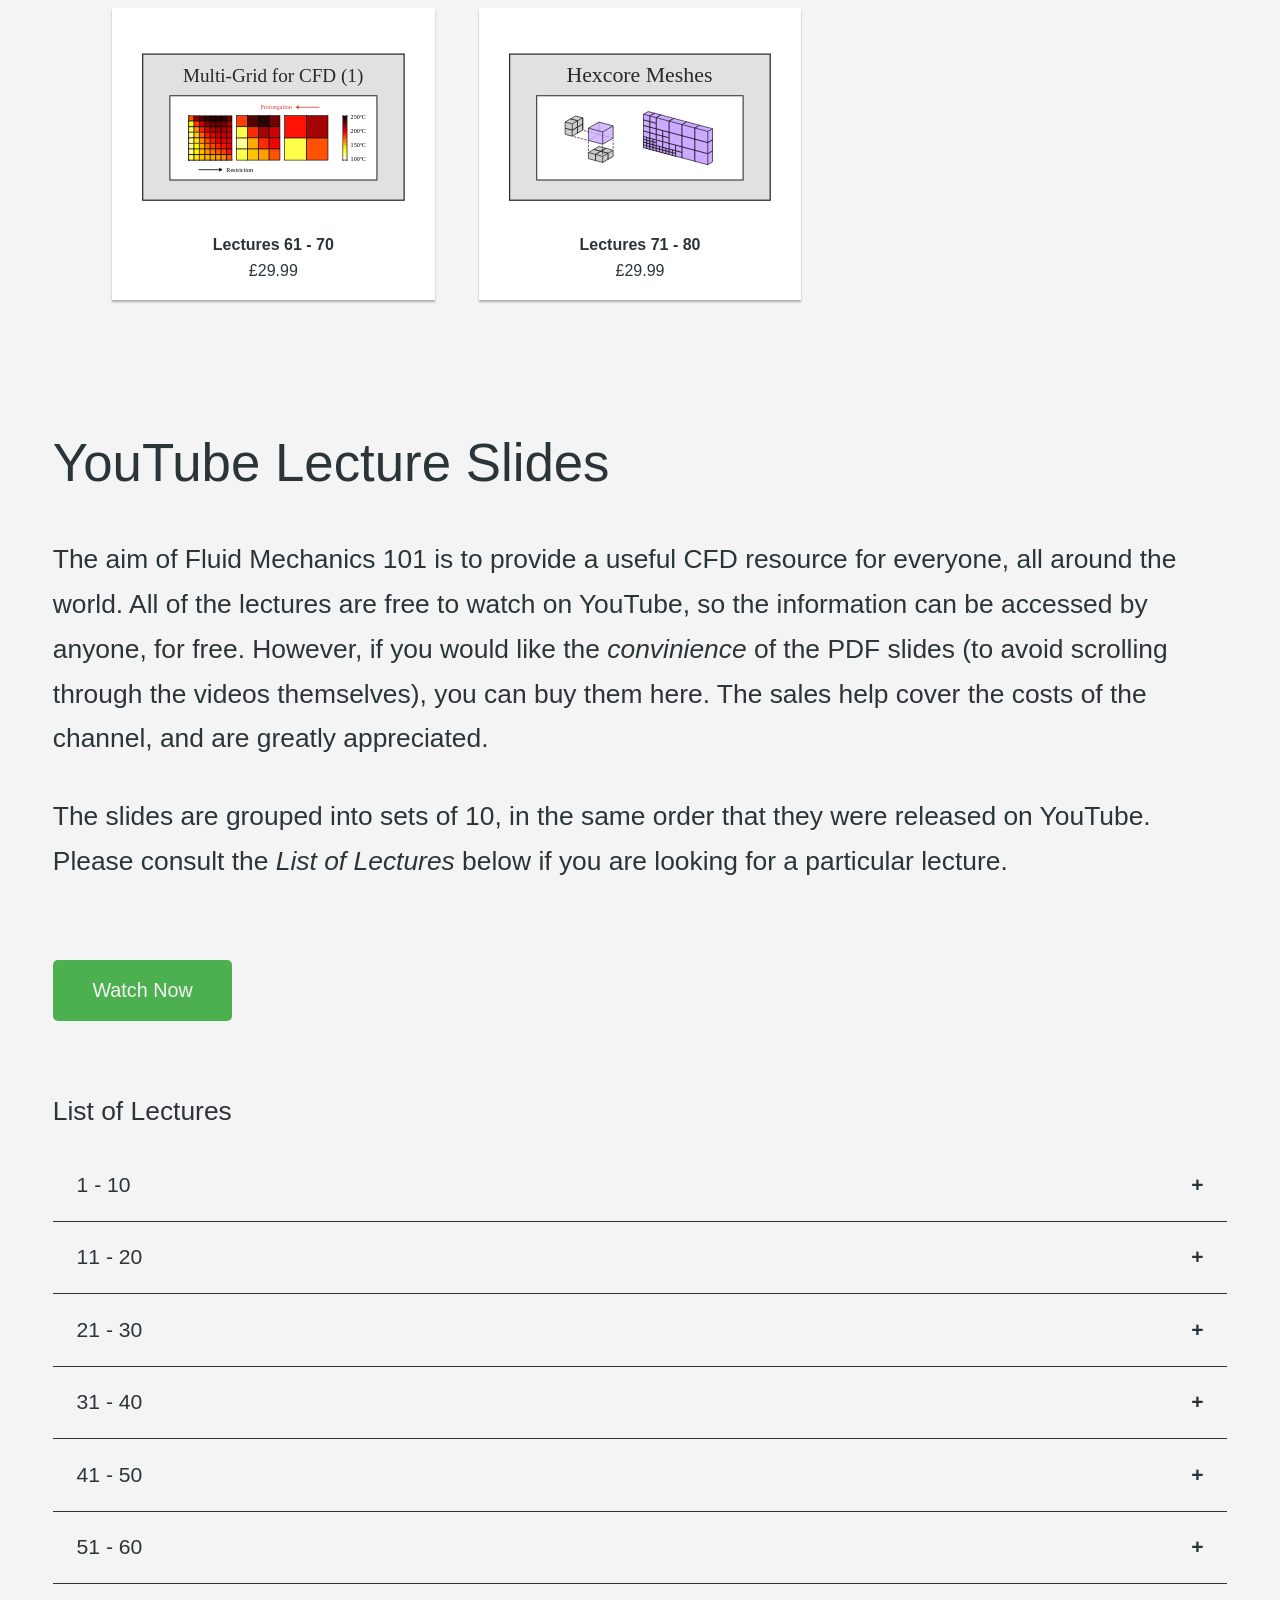
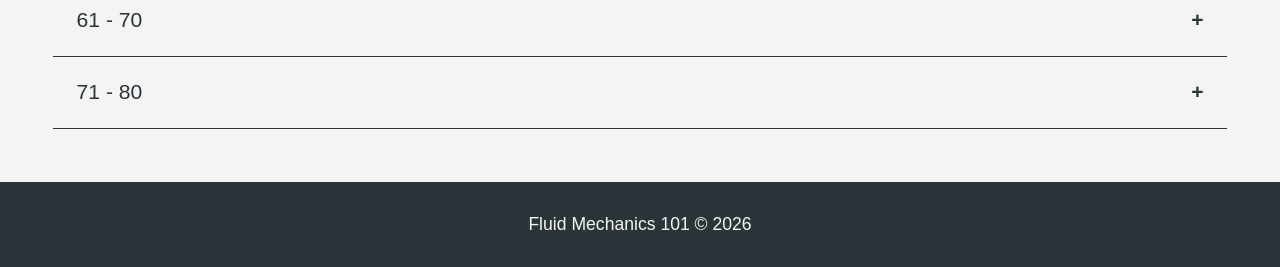
==== commit 421e0df8: "lectures.html: update description" ====
--- a/pages/lectures.html
+++ b/pages/lectures.html
@@ -21,9 +21,9 @@
         <div class="background-content dark-font">
             <h1 class="title">Lectures</h1>
             <p class = "text">
-                Discover the equations and algorithms used by modern CFD codes
+                Download the Slides from the YouTube Lecture Series
             </p>
-            <button id = "scroll-down-button" class="button" onclick="scrollDown()">Study Now</button>
+            <button id = "scroll-down-button" class="button" onclick="scrollDown()">Download Now</button>
         </div>
     </header>
 
@@ -117,9 +117,12 @@
     <section class="bg-light">
 
         <div class="container-yt bg-light">
-            <h2 class="title">YouTube Lecture Series</h2>
+            <h2 class="title">YouTube Lecture Slides</h2>
             <p class="text">
-                The aim of Fluid Mechanics 101 is to teach fluid mechanics to everyone, all around the world. Hence, all of the lectures are free to watch on YouTube and can be enjoyed by everyone. However, if you would like to study the slides themselves in your own time (to avoid scrolling through the YouTube videos for a specific equation), you can buy a copy of the PDF lecture slides. This helps support the growth of the channel and allows us to provide more fluid mechanics lectures for everyone in future.
+                The aim of Fluid Mechanics 101 is to provide a useful CFD resource for everyone, all around the world. All of the lectures are free to watch on YouTube, so the information can be accessed by anyone, for free. However, if you would like the <i>convinience</i> of the PDF slides (to avoid scrolling through the videos themselves), you can buy them here. The sales help cover the costs of the channel, and are greatly appreciated.
+            </p>
+            <p class="text">
+              The slides are grouped into sets of 10, in the same order that they were released on YouTube. Please consult the <i>List of Lectures</i> below if you are looking for a particular lecture.
             </p>
             <a
               href="https://www.youtube.com/channel/UCcqQi9LT0ETkRoUu8eYaEkg"
@@ -260,20 +263,14 @@
                     <li>H/A in OpenFOAM (Part 2)</li>
                     <li>Derivation of the Transport Equation for k (Part 1)</li>
                     <li>Derivation of the Transport Equation for k (Part 2)</li>
-                    <li>simpleGrading for blockMesh</li>
+                    <li>simpleGrading for blockMesh (<i>pre-release</i>)</li>
                 </ol>
             </div>
         </div>
     </section>
 
-    <!-- Button to scroll to top -->
-    <button
-      onclick="scrollToTop()"
-      id="scrollTopButton"
-      title="Go to top">
-      Top</button>
-
     <!-- Footer -->
+    <div id="global-scrollTopButton"></div>
     <div id="global-footer"></div>
 
     <!-- Render Blocking scripts and style sheets -->
--- a/css/style.css
+++ b/css/style.css
@@ -1,3 +1,14 @@
+/* Common settings */
+html {
+    scroll-behavior: smooth;
+}
+
+@media (prefers-reduced-motion: reduce) {
+    html {
+        scroll-behavior: auto;
+    }
+}
+
 body{
     background-color: #2a3439;
     margin: 0;
